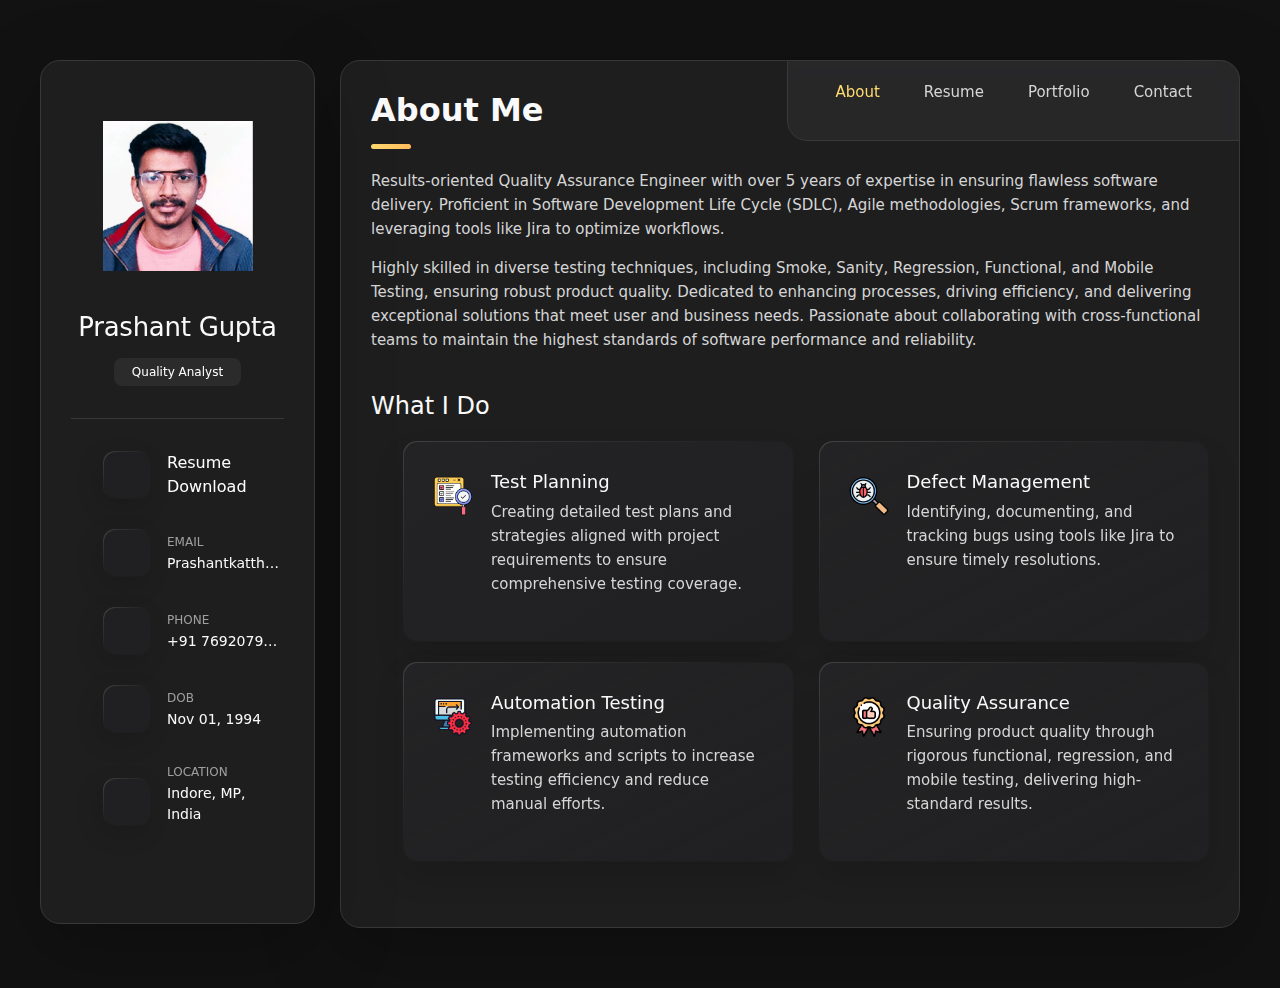
==== index.html @ 1d4934e3 "Update index.html" ====
<!DOCTYPE html>
<html lang="en">

<head>
  <meta charset="UTF-8">
  <meta http-equiv="X-UA-Compatible" content="IE=edge">
  <meta name="viewport" content="width=device-width, initial-scale=1.0">
  <title>Prashant's Portfolio</title>


  <!-- Bootsrap -->
  <!-- Bootstrap CSS -->
  <link href="https://cdn.jsdelivr.net/npm/bootstrap@5.3.0-alpha1/dist/css/bootstrap.min.css" rel="stylesheet">

  <!-- Bootstrap JS (and Popper.js for modal functionality) -->
  <script src="https://cdn.jsdelivr.net/npm/@popperjs/core@2.11.6/dist/umd/popper.min.js"></script>
  <script src="https://cdn.jsdelivr.net/npm/bootstrap@5.3.0-alpha1/dist/js/bootstrap.min.js"></script>


  <!--
    - favicon
  -->
  <link rel="apple-touch-icon" sizes="180x180" href="./assets/favicon/apple-touch-icon.png">
  <link rel="icon" type="image/png" sizes="32x32" href="./assets/favicon/favicon-32x32.png">
  <link rel="icon" type="image/png" sizes="16x16" href="./assets/favicon/favicon-16x16.png">
  <link rel="manifest" href="./assets/favicon/site.webmanifest">
  <link rel="shortcut icon" href="./assets/images/logo.ico" type="image/x-icon">

  <link href="https://cdnjs.cloudflare.com/ajax/libs/font-awesome/5.15.3/css/all.min.css" rel="stylesheet">


  <!--
    - custom css link
  -->
  <link rel="stylesheet" href="./assets/css/style.css">

  <!--
    - google font link
  -->
  <link rel="preconnect" href="https://fonts.googleapis.com">
  <link rel="preconnect" href="https://fonts.gstatic.com" crossorigin>
  <link href="https://fonts.googleapis.com/css2?family=Poppins:wght@300;400;500;600&display=swap" rel="stylesheet">
</head>

<body>

  <!--
    - #MAIN
  -->

  <main>

    <!--
      - #SIDEBAR
    -->

    <aside class="sidebar" data-sidebar>

      <div class="sidebar-info">

        <figure class="avatar-box">
          <img src="./assets/images/Profile/PG-img.jpg" alt="Prashant Portfolio" width="80">
        </figure>

        <div class="info-content">
          <h1 class="name" title="Richard hanrick">Prashant Gupta</h1>

          <p class="title">Quality Analyst</p>

        </div>

        <button class="info_more-btn" data-sidebar-btn>
          <span>Show Contacts</span>

          <ion-icon name="chevron-down"></ion-icon>
        </button>

      </div>

      <div class="sidebar-info_more">

        <div class="separator"></div>

        <ul class="contacts-list">

          <li class="contact-item">

            <div class="icon-box">
              <ion-icon name="cloud-download-outline"></ion-icon>
            </div>

            <div class="contact-info">
              <button type="button"><a
                  href="https://drive.google.com/drive/folders/1XDCJA_uni8EJaegz-CNXt8oyJdPz3IRl?usp=sharing"
                  target="_blank" download="Prashant-Resume.txt" title="Click here to download Resume"
                  style="color: hsl(0, 0%, 100%);">Resume Download</a></button>
            </div>

          </li>

          <li class="contact-item">

            <div class="icon-box">
              <ion-icon name="mail-outline"></ion-icon>
            </div>

            <div class="contact-info">
              <p class="contact-title">Email</p>

              <a href="mailto:Prashantkatthal@gmail.com" class="contact-link">Prashantkatthal@gmail.com</a>
            </div>

          </li>

          <li class="contact-item">

            <div class="icon-box">
              <ion-icon name="phone-portrait-outline"></ion-icon>
            </div>

            <div class="contact-info">
              <p class="contact-title">Phone</p>

              <a href="tel:+917692079887" class="contact-link">+91 7692079887</a>
            </div>

          </li>

          <li class="contact-item">

            <div class="icon-box">
              <ion-icon name="calendar-outline"></ion-icon>
            </div>

            <div class="contact-info">
              <p class="contact-title">DOB</p>

              <time datetime="1982-06-23">Nov 01, 1994</time>
            </div>

          </li>

          <li class="contact-item">

            <div class="icon-box">
              <ion-icon name="location-outline"></ion-icon>
            </div>

            <div class="contact-info">
              <p class="contact-title">Location</p>

              <address>Indore, MP, India</address>
            </div>

          </li>


        </ul>

        <div class="separator"></div>

        <ul class="social-list">

          <li class="social-item">
            <a href="https://www.linkedin.com/in/prashant-gupta-06941927b/" class="social-link">
              <ion-icon name="logo-linkedin"></ion-icon>
            </a>
          </li>

          <li class="social-item">
            <a href="mailto:Prashantkatthal@gmail.com" class="social-link">
              <ion-icon name="mail-outline"></ion-icon>
            </a>
          </li>

          <li class="social-item">
            <a href="https://www.instagram.com/prashant_katthal/" class="social-link">
              <ion-icon name="logo-instagram"></ion-icon>
            </a>
          </li>

        </ul>

      </div>

    </aside>





    <!--
      - #main-content
    -->

    <div class="main-content">

      <!--
        - #NAVBAR
      -->

      <nav class="navbar">

        <ul class="navbar-list">

          <li class="navbar-item">
            <button class="navbar-link  active" data-nav-link>About</button>
          </li>

          <li class="navbar-item">
            <button class="navbar-link" data-nav-link>Resume</button>
          </li>

          <li class="navbar-item">
            <button class="navbar-link" data-nav-link>Portfolio</button>
          </li>
          <!-- 
          <li class="navbar-item">
            
          </li> -->

          <li class="navbar-item">
            <button class="navbar-link" data-nav-link>Contact</button>
          </li>

        </ul>

      </nav>





      <!--
        - #ABOUT
      -->

      <article class="about  active" data-page="about">

        <header>
          <h2 class="h2 article-title">About me</h2>
        </header>

        <section class="about-text">
          <p>
            Results-oriented Quality Assurance Engineer with over 5 years of expertise in ensuring flawless software
            delivery. Proficient in Software Development Life Cycle (SDLC), Agile methodologies, Scrum frameworks, and
            leveraging tools like Jira to optimize workflows.

          </p>

          <p>
            Highly skilled in diverse testing techniques, including Smoke, Sanity, Regression, Functional, and Mobile
            Testing, ensuring robust product quality. Dedicated to enhancing processes, driving efficiency, and
            delivering exceptional solutions that meet user and business needs. Passionate about collaborating with
            cross-functional teams to maintain the highest standards of software performance and reliability.
          </p>
        </section>


        <!--
          - service
        -->

        <section class="service">

          <h3 class="h3 service-title">What I Do</h3>

          <ul class="service-list">

            <li class="service-item">

              <div class="service-icon-box">
                <img src="./assets/images/Logos/icon-testing.png" alt="testing icon" width="40">
              </div>

              <div class="service-content-box">
                <h4 class="h4 service-item-title">Test Planning</h4>

                <p class="service-item-text">
                  Creating detailed test plans and strategies aligned with project requirements to ensure comprehensive
                  testing coverage.
                </p>
              </div>

            </li>

            <li class="service-item">

              <div class="service-icon-box">
                <img src="./assets/images/Logos/bug-finding.png" alt="bug tracking icon" width="40">
              </div>

              <div class="service-content-box">
                <h4 class="h4 service-item-title">Defect Management</h4>

                <p class="service-item-text">
                  Identifying, documenting, and tracking bugs using tools like Jira to ensure timely resolutions.
                </p>
              </div>

            </li>

            <li class="service-item">

              <div class="service-icon-box">
                <img src="./assets/images/Logos/icon-automation.png" alt="automation icon" width="40">
              </div>

              <div class="service-content-box">
                <h4 class="h4 service-item-title">Automation Testing</h4>

                <p class="service-item-text">
                  Implementing automation frameworks and scripts to increase testing efficiency and reduce manual
                  efforts.
                </p>
              </div>

            </li>

            <li class="service-item">

              <div class="service-icon-box">
                <img src="./assets/images/Logos/icon-quality.png" alt="quality assurance icon" width="40">
              </div>

              <div class="service-content-box">
                <h4 class="h4 service-item-title">Quality Assurance</h4>

                <p class="service-item-text">
                  Ensuring product quality through rigorous functional, regression, and mobile testing, delivering
                  high-standard results.
                </p>
              </div>

            </li>

          </ul>

        </section>


        <!--
          - testimonials
        -->

        <!-- <section class="testimonials">

          <h3 class="h3 testimonials-title">Testimonials</h3>

          <ul class="testimonials-list has-scrollbar">

            <li class="testimonials-item">
              <div class="content-card" data-testimonials-item>

                <figure class="testimonials-avatar-box">
                  <img src="./assets/images/avatar-1.png" alt="Daniel lewis" width="60" data-testimonials-avatar>
                </figure>

                <h4 class="h4 testimonials-item-title" data-testimonials-title>Daniel lewis</h4>

                <div class="testimonials-text" data-testimonials-text>
                  <p>
                    Richard was hired to create a corporate identity. We were very pleased with the work done. She has a
                    lot of experience
                    and is very concerned about the needs of client. Lorem ipsum dolor sit amet, ullamcous cididt
                    consectetur adipiscing
                    elit, seds do et eiusmod tempor incididunt ut laborels dolore magnarels alia.
                  </p>
                </div>

              </div>
            </li>

            <li class="testimonials-item">
              <div class="content-card" data-testimonials-item>

                <figure class="testimonials-avatar-box">
                  <img src="./assets/images/avatar-2.png" alt="Jessica miller" width="60" data-testimonials-avatar>
                </figure>

                <h4 class="h4 testimonials-item-title" data-testimonials-title>Jessica miller</h4>

                <div class="testimonials-text" data-testimonials-text>
                  <p>
                    Richard was hired to create a corporate identity. We were very pleased with the work done. She has a
                    lot of experience
                    and is very concerned about the needs of client. Lorem ipsum dolor sit amet, ullamcous cididt
                    consectetur adipiscing
                    elit, seds do et eiusmod tempor incididunt ut laborels dolore magnarels alia.
                  </p>
                </div>

              </div>
            </li>

            <li class="testimonials-item">
              <div class="content-card" data-testimonials-item>

                <figure class="testimonials-avatar-box">
                  <img src="./assets/images/avatar-3.png" alt="Emily evans" width="60" data-testimonials-avatar>
                </figure>

                <h4 class="h4 testimonials-item-title" data-testimonials-title>Emily evans</h4>

                <div class="testimonials-text" data-testimonials-text>
                  <p>
                    Richard was hired to create a corporate identity. We were very pleased with the work done. She has a
                    lot of experience
                    and is very concerned about the needs of client. Lorem ipsum dolor sit amet, ullamcous cididt
                    consectetur adipiscing
                    elit, seds do et eiusmod tempor incididunt ut laborels dolore magnarels alia.
                  </p>
                </div>

              </div>
            </li>

            <li class="testimonials-item">
              <div class="content-card" data-testimonials-item>

                <figure class="testimonials-avatar-box">
                  <img src="./assets/images/avatar-4.png" alt="Henry william" width="60" data-testimonials-avatar>
                </figure>

                <h4 class="h4 testimonials-item-title" data-testimonials-title>Henry william</h4>

                <div class="testimonials-text" data-testimonials-text>
                  <p>
                    Richard was hired to create a corporate identity. We were very pleased with the work done. She has a
                    lot of experience
                    and is very concerned about the needs of client. Lorem ipsum dolor sit amet, ullamcous cididt
                    consectetur adipiscing
                    elit, seds do et eiusmod tempor incididunt ut laborels dolore magnarels alia.
                  </p>
                </div>

              </div>
            </li>

          </ul>

        </section> -->


        <!--
          - testimonials modal
        -->

        <div class="modal-container" data-modal-container>

          <div class="overlay" data-overlay></div>

          <section class="testimonials-modal">

            <button class="modal-close-btn" data-modal-close-btn>
              <ion-icon name="close-outline"></ion-icon>
            </button>

            <div class="modal-img-wrapper">
              <figure class="modal-avatar-box">
                <img src="./assets/images/avatar-1.png" alt="Daniel lewis" width="80" data-modal-img>
              </figure>

              <img src="./assets/images/icon-quote.svg" alt="quote icon">
            </div>

            <div class="modal-content">

              <h4 class="h3 modal-title" data-modal-title>Daniel lewis</h4>

              <time datetime="2021-06-14">14 June, 2021</time>

              <div data-modal-text>
                <p>
                  Richard was hired to create a corporate identity. We were very pleased with the work done. She has a
                  lot of experience
                  and is very concerned about the needs of client. Lorem ipsum dolor sit amet, ullamcous cididt
                  consectetur adipiscing
                  elit, seds do et eiusmod tempor incididunt ut laborels dolore magnarels alia.
                </p>
              </div>

            </div>

          </section>

        </div>


        <!--
          - clients
        -->

        <!-- <section class="clients">

          <h3 class="h3 clients-title">Clients</h3>

          <ul class="clients-list has-scrollbar">

            <li class="clients-item">
              <a href="#">
                <img src="./assets/images/logo-1-color.png" alt="client logo">
              </a>
            </li>

            <li class="clients-item">
              <a href="#">
                <img src="./assets/images/logo-2-color.png" alt="client logo">
              </a>
            </li>

            <li class="clients-item">
              <a href="#">
                <img src="./assets/images/logo-3-color.png" alt="client logo">
              </a>
            </li>

            <li class="clients-item">
              <a href="#">
                <img src="./assets/images/logo-4-color.png" alt="client logo">
              </a>
            </li>

            <li class="clients-item">
              <a href="#">
                <img src="./assets/images/logo-5-color.png" alt="client logo">
              </a>
            </li>

            <li class="clients-item">
              <a href="#">
                <img src="./assets/images/logo-6-color.png" alt="client logo">
              </a>
            </li>

          </ul>

        </section> -->

      </article>





      <!--
        - #RESUME
      -->

      <article class="resume" data-page="resume">

        <header>
          <h2 class="h2 article-title">Resume</h2>
        </header>

        <section class="timeline">

          <div class="title-wrapper">
            <div class="icon-box">
              <ion-icon name="book-outline"></ion-icon>
            </div>

            <h3 class="h3">Education</h3>
          </div>

          <ol class="timeline-list">

            <li class="timeline-item">

              <h2 class="h4 timeline-item-title">Institute of Technology and management (ITM), Gwalior</h2>
              <p class="h4 timeline-item-title">MCA</p>

              <span>2015 — 2017</span>

              <p class="timeline-text">
                Grade : 8.0 CGPA.
              </p>

            </li>

            <li class="timeline-item">

              <h2 class="h4 timeline-item-title">Career Paver Institute of Technology and Management (CPITM), Gwalior
              </h2>
              <p class="h4 timeline-item-title">BCA</p>
              <span>2012 — 2015</span>

              <p class="timeline-text">
                Percentage : 72%
              </p>

            </li>

            <li class="timeline-item">

              <h4 class="h4 timeline-item-title">Mahila Mandal Higher Secondary School, Gwalior</h4>
              <p class="h4 timeline-item-title">Higher Secondary School</p>

              <span>2011 — 2012</span>

              <p class="timeline-text">
                Percentage : 72%
              </p>

            </li>

            <li class="timeline-item">

              <h4 class="h4 timeline-item-title">Mahila Mandal Higher Secondary School, Gwalior</h4>
              <p class="h4 timeline-item-title">High School</p>

              <span>2009 — 2010</span>

              <p class="timeline-text">
                Percentage : 79%
              </p>

            </li>

          </ol>

        </section>

        <section class="timeline">

          <div class="title-wrapper" style="display: flex; align-items: center; margin-bottom: 20px;">
            <div class="icon-box" style="margin-right: 10px; font-size: 1.5em;">
              <ion-icon name="briefcase-outline"></ion-icon>
            </div>
            <h3 class="h3" style="font-size: 1.5em; font-weight: bold;">Experience</h3>
          </div>

          <ol class="timeline-list" style="list-style: none; padding: 0;">

            <li class="timeline-item" style="margin-bottom: 20px;">
              <h4 class="h4 timeline-item-title" style="font-size: 1.25em; font-weight: bold;">Programming.com (Mobile
                Programming India Pvt. Ltd.)</h4>
              <h6 style="color: hsl(0, 0%, 100%);" class="h6 timeline-item-title" style="font-size: 1.25em;">Quality
                Analyst</h6>
              <span style="display: block; font-size: 0.9em; color: #555;">Dec 2021 – Present</span>
              <p class="timeline-text" style="margin: 10px 0;">
              <ul style="list-style-type: circle; margin-left: 20px; color: white;">
                <li>Conducted manual testing including System, Regression, and Functional Testing.</li>
                <li>Developed detailed test plans and scenarios using <strong>Test Case Studio</strong>.</li>
                <li>Executed tests and reported defects using <strong>Jira</strong> and <strong>Trello</strong>.</li>
                <li>Performed responsive testing with <strong>Mobile Simulator</strong> and <strong>Kobiton</strong>.
                </li>
                <li>Collaborated with teams to address defects and ensure quality software delivery.</li>
              </ul>
              </p>
            </li>


            <li class="timeline-item" style="margin-bottom: 20px;">
              <h4 class="h4 timeline-item-title" style="font-size: 1.25em; font-weight: bold;">Testrinx Software
                Solutions</h4>
              <h6 style="color: hsl(0, 0%, 100%);" class="h6 timeline-item-title" style="font-size: 1.25em;">Software
                Tester</h6>
              <span style="display: block; font-size: 0.9em; color: #555;">June 2019 – Dec 2021</span>
              <p class="timeline-text" style="margin: 10px 0;">
              <ul style="list-style-type: circle; margin-left: 20px; color: white;">
                <li>Performed System, Integration, and Regression Testing to ensure functionality and performance.</li>
                <li>Created and managed test cases, documenting results using <strong>MS Excel</strong>.</li>
                <li>Tracked and resolved defects using <strong>Trello</strong>, ensuring quality delivery.</li>
                <li>Collaborated with teams to validate software changes and ensure comprehensive test coverage.</li>
              </ul>
              </p>
            </li>


          </ol>

        </section>



        <section class="skill">

          <h3 class="h3 skills-title">My Skills</h3>

          <ul class="skills-list content-card">

            <!-- Responsive Testing -->
            <li class="skills-item">
              <div class="title-wrapper">
                <h5 class="h5">Responsive Testing: Mobile Simulator</h5>
                <data value="85">85%</data>
              </div>
              <div class="skill-progress-bg">
                <div class="skill-progress-fill" style="width: 85%;"></div>
              </div>
            </li>

            <!-- Mobile Testing -->
            <li class="skills-item">
              <div class="title-wrapper">
                <h5 class="h5">Mobile Testing: Kobiton</h5>
                <data value="80">80%</data>
              </div>
              <div class="skill-progress-bg">
                <div class="skill-progress-fill" style="width: 80%;"></div>
              </div>
            </li>

            <!-- Performance Testing -->
            <li class="skills-item">
              <div class="title-wrapper">
                <h5 class="h5">Performance Testing: Lighthouse</h5>
                <data value="75">75%</data>
              </div>
              <div class="skill-progress-bg">
                <div class="skill-progress-fill" style="width: 75%;"></div>
              </div>
            </li>

            <!-- Test Management -->
            <li class="skills-item">
              <div class="title-wrapper">
                <h5 class="h5">Test Management: Test Case Studio</h5>
                <data value="90">90%</data>
              </div>
              <div class="skill-progress-bg">
                <div class="skill-progress-fill" style="width: 90%;"></div>
              </div>
            </li>

            <!-- Bug Tracking -->
            <li class="skills-item">
              <div class="title-wrapper">
                <h5 class="h5">Bug Tracking: Trello, Jira</h5>
                <data value="85">85%</data>
              </div>
              <div class="skill-progress-bg">
                <div class="skill-progress-fill" style="width: 85%;"></div>
              </div>
            </li>

            <!-- Office Applications -->
            <li class="skills-item">
              <div class="title-wrapper">
                <h5 class="h5">Office Applications: MS Office, MS Excel</h5>
                <data value="90">90%</data>
              </div>
              <div class="skill-progress-bg">
                <div class="skill-progress-fill" style="width: 90%;"></div>
              </div>
            </li>

            <!-- Graphics & Screen Capture -->
            <li class="skills-item">
              <div class="title-wrapper">
                <h5 class="h5">Graphics & Screen Capture: Photoshop, Screenpresso</h5>
                <data value="80">80%</data>
              </div>
              <div class="skill-progress-bg">
                <div class="skill-progress-fill" style="width: 80%;"></div>
              </div>
            </li>

          </ul>

        </section>


      </article>





      <!--
        - #PORTFOLIO
      -->

      <article class="portfolio" data-page="portfolio">

        <header>
          <h2 class="h2 article-title">Portfolio</h2>
        </header>

        <section class="projects">

          <!-- <ul class="filter-list">

            <li class="filter-item">
              <button class="active" data-filter-btn>All</button>
            </li>

            <li class="filter-item">
              <button data-filter-btn>Manual Testing</button>
            </li>

            <li class="filter-item">
              <button data-filter-btn>Automation Testing</button>
            </li>

            <li class="filter-item">
              <button data-filter-btn>Web development</button>
            </li>

          </ul> -->

          <div class="filter-select-box">

            <button class="filter-select" data-select>

              <div class="select-value" data-selecct-value>Select category</div>

              <div class="select-icon">
                <ion-icon name="chevron-down"></ion-icon>
              </div>

            </button>

            <ul class="select-list">

              <li class="select-item">
                <button data-select-item>All</button>
              </li>

              <li class="select-item">
                <button data-select-item>Manual Testing</button>
              </li>

              <li class="select-item">
                <button data-select-item>Automation Testing</button>
              </li>

              <!-- <li class="select-item">
                <button data-select-item>Web development</button>
              </li> -->

            </ul>

          </div>

          <ul class="project-list">

            <!-- Project List Item -->
            <li class="project-item active" data-filter-item data-category="Manual Testing">
              <a href="#" data-bs-toggle="modal" data-bs-target="#projectModal">
                <figure class="project-img">
                  <div class="project-item-icon-box">
                    <ion-icon name="eye-outline"></ion-icon>
                  </div>
                  <img src="./assets/images/Company/QA-1.png" alt="Fantasy Card" loading="lazy">
                </figure>
                <h3 class="project-title">Fantasy Card</h3>
                <p class="project-category">Web development</p>
              </a>
            </li>

            <!-- Modal -->
            <div class="modal fade" id="projectModal" tabindex="-1" aria-labelledby="projectModalLabel"
              aria-hidden="true">
              <div class="modal-dialog modal-lg">
                <div class="modal-content">
                  <div class="modal-header">
                    <h5 class="modal-title" id="projectModalLabel">Fantasy Card - Project Details</h5>
                    <button type="button" class="btn-close" style="background-color: white;;" data-bs-dismiss="modal"
                      aria-label="Close"></button>
                  </div>
                  <div class="modal-body">
                    <h4 class="modal-title">Description:</h4>
                    <p>It is a Digital Playing Card e-commerce website. The application will enable users to buy, sell,
                      and store fantasy cards. It aims to provide a seamless and user-friendly experience for both
                      buyers and sellers.</p>

                    <h4 class="modal-title">Main Objectives:</h4>
                    <ul>
                      <li>Allow users to buy, sell, and make an auction of fantasy cards through a secure and intuitive
                        platform.</li>
                      <li>Provide users with a personal vault to store and manage their card collections.</li>
                      <li>Implement a robust search and filtering system to help users find specific cards.</li>
                      <li>Enable secure payment transactions for card purchases.</li>
                      <li>Provide a user-friendly and responsive interface for optimal user experience.</li>
                      <li>Implement strong security measures to protect user data and transactions.</li>
                    </ul>

                    <h4 class="modal-title">Technology for Development:</h4>
                    <ul>
                      <li><strong>Front End Development:</strong> React</li>
                      <li><strong>Back End Development:</strong> Node JS</li>
                      <li><strong>Database:</strong> MongoDB</li>
                      <li><strong>Testing Tools:</strong> Jira, Trello, MS-Excel</li>
                    </ul>

                    <h4 class="modal-title">Roles and Responsibilities:</h4>
                    <ul>
                      <li>Led the manual testing for a digital playing card e-commerce website, focusing on
                        functionality and user experience.</li>
                      <li>Tested features such as buying, selling, and auctioning cards, ensuring a secure and intuitive
                        platform.</li>
                      <li>Validated the implementation of a personal vault for card management and a robust search and
                        filtering system.</li>
                      <li>Analyzed user's stories and/or use cases/requirements for validity and feasibility.</li>
                      <li>Collaborated closely with other team members and departments.</li>
                      <li>Executed all levels of testing (System, Integration, Black box, Regression, Smoke, Sanity, and
                        UAT Testing).</li>
                      <li>Detected and tracked software defects and inconsistencies.</li>
                      <li>Provided timely solutions and support.</li>
                    </ul>
                  </div>
                  <div class="modal-footer">
                    <button type="button" class="btn btn-secondary" data-bs-dismiss="modal">Close</button>
                  </div>
                </div>
              </div>
            </div>


            <!-- Project List Item -->
            <li class="project-item active" data-filter-item data-category="web development">
              <a href="javascript:void(0);" data-bs-toggle="modal" data-bs-target="#projectModal-1">
                <figure class="project-img">
                  <div class="project-item-icon-box">
                    <ion-icon name="eye-outline"></ion-icon>
                  </div>
                  <img src="./assets/images/Company/DJO Image.jpg" alt="DJO Global" loading="lazy">
                </figure>
                <h3 class="project-title">DJO Global</h3>
                <p class="project-category">Manual Testing</p>
              </a>
            </li>

            <!-- Modal -->
            <div class="modal fade" id="projectModal-1" tabindex="-1" aria-labelledby="projectModalLabel"
              aria-hidden="true">
              <div class="modal-dialog modal-lg">
                <div class="modal-content">
                  <div class="modal-header">
                    <h5 class="modal-title" id="projectModalLabel">DJO Global - Project Details</h5>
                    <button type="button" class="btn-close" style="background-color: white;" data-bs-dismiss="modal"
                      aria-label="Close"></button>
                  </div>
                  <div class="modal-body">
                    <!-- Project Images and Description -->
                    <img src="./assets/images/Company/DJO Image.jpg" alt="DJO Global Project" class="img-fluid"
                      style="margin: auto auto;" width="25%" loading="lazy">
                    <h4>Description:</h4>
                    <p>DJO Global specializes in a wide range of orthopedic products designed for rehabilitation, pain
                      management, and physical therapy. The company operates across multiple divisions, including
                      Bracing & Supports, Surgical, Footcare, Healthcare Solutions, Recovery, and Consumer.</p>
                    <p>For this project, the focus was on DJO Global’s innovative medical device platform, which offers
                      specialized solutions for foot care. The platform provides personalized footwear fittings and
                      advanced search/filter options to address various shoe types and sizes, catering specifically to
                      orthopedic needs.</p>

                    <h4>Technology for Development:</h4>
                    <ul>
                      <li><strong>Front End Development:</strong> IOS</li>
                      <li><strong>Back End Development:</strong> Rest API</li>
                      <li><strong>Database:</strong> MongoDB</li>
                      <li><strong>Testing Tools:</strong> Jira, Trello, MS-Excel</li>
                    </ul>

                    <h4>Roles and Responsibilities:</h4>
                    <ul>
                      <li>Conducted manual testing for a medical device platform specializing in orthopedic products,
                        particularly foot care solutions.</li>
                      <li>Tested the iOS app on an iPad 5th generation connected with a structure sensor device.</li>
                      <li>Tested functionalities including personalized shoe fittings and search/filter options for
                        various shoe types and sizes.</li>
                      <li>Ensured strong security measures and a user-friendly interface for optimal user experience.
                      </li>
                      <li>Executed all levels of testing (System, Integration, Regression, Smoke, Sanity, and UAT
                        Testing).</li>
                      <li>Detected and tracked software defects and inconsistencies.</li>
                      <li>Provided timely solutions, support, and documentation.</li>
                    </ul>

                    <!-- Additional Image for the DJO Global Project -->
                  </div>
                  <div class="modal-footer">
                    <button type="button" class="btn btn-secondary" data-bs-dismiss="modal">Close</button>
                  </div>
                </div>
              </div>
            </div>


          </ul>

        </section>

      </article>





      <!--
        - #BLOG
      -->

      <!-- <article class="blog" data-page="blog">

        <header>
          <h2 class="h2 article-title">Blog</h2>
        </header>

        <section class="blog-posts">

          <ul class="blog-posts-list">

            <li class="blog-post-item">
              <a href="#">

                <figure class="blog-banner-box">
                  <img src="./assets/images/blog-1.jpg" alt="Design conferences in 2022" loading="lazy">
                </figure>

                <div class="blog-content">

                  <div class="blog-meta">
                    <p class="blog-category">Design</p>

                    <span class="dot"></span>

                    <time datetime="2022-02-23">Fab 23, 2022</time>
                  </div>

                  <h3 class="h3 blog-item-title">Design conferences in 2022</h3>

                  <p class="blog-text">
                    Veritatis et quasi architecto beatae vitae dicta sunt, explicabo.
                  </p>

                </div>

              </a>
            </li>

            <li class="blog-post-item">
              <a href="#">

                <figure class="blog-banner-box">
                  <img src="./assets/images/blog-2.jpg" alt="Best fonts every designer" loading="lazy">
                </figure>

                <div class="blog-content">

                  <div class="blog-meta">
                    <p class="blog-category">Design</p>

                    <span class="dot"></span>

                    <time datetime="2022-02-23">Fab 23, 2022</time>
                  </div>

                  <h3 class="h3 blog-item-title">Best fonts every designer</h3>

                  <p class="blog-text">
                    Sed ut perspiciatis, nam libero tempore, cum soluta nobis est eligendi.
                  </p>

                </div>

              </a>
            </li>

            <li class="blog-post-item">
              <a href="#">

                <figure class="blog-banner-box">
                  <img src="./assets/images/blog-3.jpg" alt="Design digest #80" loading="lazy">
                </figure>

                <div class="blog-content">

                  <div class="blog-meta">
                    <p class="blog-category">Design</p>

                    <span class="dot"></span>

                    <time datetime="2022-02-23">Fab 23, 2022</time>
                  </div>

                  <h3 class="h3 blog-item-title">Design digest #80</h3>

                  <p class="blog-text">
                    Excepteur sint occaecat cupidatat no proident, quis nostrum exercitationem ullam corporis suscipit.
                  </p>

                </div>

              </a>
            </li>

            <li class="blog-post-item">
              <a href="#">

                <figure class="blog-banner-box">
                  <img src="./assets/images/blog-4.jpg" alt="UI interactions of the week" loading="lazy">
                </figure>

                <div class="blog-content">

                  <div class="blog-meta">
                    <p class="blog-category">Design</p>

                    <span class="dot"></span>

                    <time datetime="2022-02-23">Fab 23, 2022</time>
                  </div>

                  <h3 class="h3 blog-item-title">UI interactions of the week</h3>

                  <p class="blog-text">
                    Enim ad minim veniam, consectetur adipiscing elit, quis nostrud exercitation ullamco laboris nisi.
                  </p>

                </div>

              </a>
            </li>

            <li class="blog-post-item">
              <a href="#">

                <figure class="blog-banner-box">
                  <img src="./assets/images/blog-5.jpg" alt="The forgotten art of spacing" loading="lazy">
                </figure>

                <div class="blog-content">

                  <div class="blog-meta">
                    <p class="blog-category">Design</p>

                    <span class="dot"></span>

                    <time datetime="2022-02-23">Fab 23, 2022</time>
                  </div>

                  <h3 class="h3 blog-item-title">The forgotten art of spacing</h3>

                  <p class="blog-text">
                    Maxime placeat, sed do eiusmod tempor incididunt ut labore et dolore magna aliqua.
                  </p>

                </div>

              </a>
            </li>

            <li class="blog-post-item">
              <a href="#">

                <figure class="blog-banner-box">
                  <img src="./assets/images/blog-6.jpg" alt="Design digest #79" loading="lazy">
                </figure>

                <div class="blog-content">

                  <div class="blog-meta">
                    <p class="blog-category">Design</p>

                    <span class="dot"></span>

                    <time datetime="2022-02-23">Fab 23, 2022</time>
                  </div>

                  <h3 class="h3 blog-item-title">Design digest #79</h3>

                  <p class="blog-text">
                    Optio cumque nihil impedit uo minus quod maxime placeat, velit esse cillum.
                  </p>

                </div>

              </a>
            </li>

          </ul>

        </section>

      </article> -->





      <!--
        - #CONTACT
      -->

      <article class="contact" data-page="contact">

        <header>
          <h2 class="h2 article-title">Contact</h2>
        </header>

        <!-- <section class="mapbox" data-mapbox>
          <figure>
            <iframe
              src="https://www.google.com/maps/embed?pb=!1m18!1m12!1m3!1d199666.5651251294!2d-121.58334177520186!3d38.56165006739519!2m3!1f0!2f0!3f0!3m2!1i1024!2i768!4f13.1!3m3!1m2!1s0x809ac672b28397f9%3A0x921f6aaa74197fdb!2sSacramento%2C%20CA%2C%20USA!5e0!3m2!1sen!2sbd!4v1647608789441!5m2!1sen!2sbd"
              width="400" height="300" loading="lazy"></iframe>
          </figure>
        </section> -->

        <section class="contact-form">

          <h3 class="h3 form-title">Contact Form</h3>

          <form id="contact-form" action="/success" method="POST" class="form" data-netlify="true" name="contact">
            <div class="input-wrapper">
              <input type="text" name="fullname" class="form-input" placeholder="Full name" required />

              <input type="email" name="email" class="form-input" placeholder="Email address" required />
            </div>

            <textarea name="message" class="form-input" placeholder="Your Message" required></textarea>

            <button class="form-btn" type="submit">
              <ion-icon name="paper-plane"></ion-icon>
              <span>Send Message</span>
            </button>
          </form>

        </section>
        <!-- Contact Icons Section -->
        <section class="contact-icons" style="margin-top: 30px; text-align: center;">
          <ul class="social-icons"
            style="list-style-type: none; padding: 0; display: flex; justify-content: center; gap: 40px;">
            <!-- Mail Icon -->
            <li class="social-item">
              <a href="mailto:Prashantkatthal@gmail.com" class="social-link"
                style="font-size: 3rem; color: #fff; transition: transform 0.3s ease, color 0.3s ease;">
                <ion-icon name="mail-outline" style="font-size: 4rem;"></ion-icon>
              </a>
            </li>

            <!-- LinkedIn Icon -->
            <li class="social-item">
              <a href="https://www.linkedin.com/in/prashant-gupta-06941927b/" class="social-link" target="_blank"
                style="font-size: 3rem; color: #fff; transition: transform 0.3s ease, color 0.3s ease;">
                <ion-icon name="logo-linkedin" style="font-size: 4rem;"></ion-icon>
              </a>
            </li>

            <!-- Instagram Icon -->
            <li class="social-item">
              <a href="https://www.instagram.com/prashant_katthal/" class="social-link" target="_blank"
                style="font-size: 3rem; color: #fff; transition: transform 0.3s ease, color 0.3s ease;">
                <ion-icon name="logo-instagram" style="font-size: 4rem;"></ion-icon>
              </a>
            </li>
          </ul>
        </section>

      </article>

    </div>

  </main>






  <!--
    - custom js link
  -->
  <script src="./assets/js/script.js"></script>

  <!--
    - ionicon link
  -->
  <script type="module" src="https://unpkg.com/ionicons@5.5.2/dist/ionicons/ionicons.esm.js"></script>
  <script nomodule src="https://unpkg.com/ionicons@5.5.2/dist/ionicons/ionicons.js"></script>

</body>

</html>
---- assets/css/style.css ----
/*-----------------------------------*\
  #style.css
\*-----------------------------------*/


/**
 * copyright 2022 @codewithsadee
 */





/*-----------------------------------*\
  #CUSTOM PROPERTY
\*-----------------------------------*/

:root {

  /**
   * colors
   */

  /* gradient */

  --bg-gradient-onyx: linear-gradient(
    to bottom right, 
    hsl(240, 1%, 25%) 3%, 
    hsl(0, 0%, 19%) 97%
  );
  --bg-gradient-jet: linear-gradient(
    to bottom right, 
    hsla(240, 1%, 18%, 0.251) 0%, 
    hsla(240, 2%, 11%, 0) 100%
  ), hsl(240, 2%, 13%);
  --bg-gradient-yellow-1: linear-gradient(
    to bottom right, 
    hsl(45, 100%, 71%) 0%, 
    hsla(36, 100%, 69%, 0) 50%
  );
  --bg-gradient-yellow-2: linear-gradient(
    135deg, 
    hsla(45, 100%, 71%, 0.251) 0%, 
    hsla(35, 100%, 68%, 0) 59.86%
  ), hsl(240, 2%, 13%);
  --border-gradient-onyx: linear-gradient(
    to bottom right, 
    hsl(0, 0%, 25%) 0%, 
    hsla(0, 0%, 25%, 0) 50%
  );
  --text-gradient-yellow: linear-gradient(
    to right, 
    hsl(45, 100%, 72%), 
    hsl(35, 100%, 68%)
  );

  /* solid */

  --jet: hsl(0, 0%, 22%);
  --onyx: hsl(240, 1%, 17%);
  --eerie-black-1: hsl(240, 2%, 13%);
  --eerie-black-2: hsl(240, 2%, 12%);
  --smoky-black: hsl(0, 0%, 7%);
  --white-1: hsl(0, 0%, 100%);
  --white-2: hsl(0, 0%, 98%);
  --orange-yellow-crayola: hsl(45, 100%, 72%);
  --vegas-gold: hsl(45, 54%, 58%);
  --light-gray: hsl(0, 0%, 84%);
  --light-gray-70: hsla(0, 0%, 84%, 0.7);
  --bittersweet-shimmer: hsl(0, 43%, 51%);

  /**
   * typography
   */

  /* font-family */
  --ff-poppins: 'Poppins', sans-serif;

  /* font-size */
  --fs-1: 24px;
  --fs-2: 18px;
  --fs-3: 17px;
  --fs-4: 16px;
  --fs-5: 15px;
  --fs-6: 14px;
  --fs-7: 13px;
  --fs-8: 11px;

  /* font-weight */
  --fw-300: 300;
  --fw-400: 400;
  --fw-500: 500;
  --fw-600: 600;

  /**
   * shadow
   */
  
  --shadow-1: -4px 8px 24px hsla(0, 0%, 0%, 0.25);
  --shadow-2: 0 16px 30px hsla(0, 0%, 0%, 0.25);
  --shadow-3: 0 16px 40px hsla(0, 0%, 0%, 0.25);
  --shadow-4: 0 25px 50px hsla(0, 0%, 0%, 0.15);
  --shadow-5: 0 24px 80px hsla(0, 0%, 0%, 0.25);

  /**
   * transition
   */

  --transition-1: 0.25s ease;
  --transition-2: 0.5s ease-in-out;

}





/*-----------------------------------*\
  #RESET
\*-----------------------------------*/

*, *::before, *::after {
  margin: 0;
  padding: 0;
  box-sizing: border-box;
}

a { text-decoration: none; }

li { list-style: none; }

img, ion-icon, a, button, time, span { display: block; }

button {
  font: inherit;
  background: none;
  border: none;
  text-align: left;
  cursor: pointer;
}

input, textarea {
  display: block;
  width: 100%;
  background: none;
  font: inherit;
}

::selection {
  background: var(--orange-yellow-crayola);
  color: var(--smoky-black);
}

:focus { outline-color: var(--orange-yellow-crayola); }

html { font-family: var(--ff-poppins); }

body { background: var(--smoky-black); }





/*-----------------------------------*\
  #REUSED STYLE
\*-----------------------------------*/

.sidebar,
article {
  background: var(--eerie-black-2);
  border: 1px solid var(--jet);
  border-radius: 20px;
  padding: 15px;
  box-shadow: var(--shadow-1);
  z-index: 1;
}

.separator {
  width: 100%;
  height: 1px;
  background: var(--jet);
  margin: 16px 0;
}

.icon-box {
  position: relative;
  background: var(--border-gradient-onyx);
  width: 30px;
  height: 30px;
  border-radius: 8px;
  display: flex;
  justify-content: center;
  align-items: center;
  font-size: 16px;
  color: var(--orange-yellow-crayola);
  box-shadow: var(--shadow-1);
  z-index: 1;
}

.icon-box::before {
  content: "";
  position: absolute;
  inset: 1px;
  background: var(--eerie-black-1);
  border-radius: inherit;
  z-index: -1;
}

.icon-box ion-icon { --ionicon-stroke-width: 35px; }

article { display: none; }

article.active {
  display: block;
  animation: fade 0.5s ease backwards;
}

@keyframes fade {
  0% { opacity: 0; }
  100% { opacity: 1; }
}

.h2,
.h3,
.h4,
.h5 {
  color: var(--white-2);
  text-transform: capitalize;
}

.h2 { font-size: var(--fs-1); }

.h3 { font-size: var(--fs-2); }

.h4 { font-size: var(--fs-4); }

.h5 {
  font-size: var(--fs-7);
  font-weight: var(--fw-500);
}

.article-title {
  position: relative;
  padding-bottom: 7px;
}

.article-title::after {
  content: "";
  position: absolute;
  bottom: 0;
  left: 0;
  width: 30px;
  height: 3px;
  background: var(--text-gradient-yellow);
  border-radius: 3px;
}

.has-scrollbar::-webkit-scrollbar {
  width: 5px; /* for vertical scrollbar */
  height: 5px; /* for horizontal scrollbar */
}

.has-scrollbar::-webkit-scrollbar-track {
  background: var(--onyx);
  border-radius: 5px;
}

.has-scrollbar::-webkit-scrollbar-thumb {
  background: var(--orange-yellow-crayola);
  border-radius: 5px;
}

.has-scrollbar::-webkit-scrollbar-button { width: 20px; }

.content-card {
  position: relative;
  background: var(--border-gradient-onyx);
  padding: 15px;
  padding-top: 45px;
  border-radius: 14px;
  box-shadow: var(--shadow-2);
  cursor: pointer;
  z-index: 1;
}

.content-card::before {
  content: "";
  position: absolute;
  inset: 1px;
  background: var(--bg-gradient-jet);
  border-radius: inherit;
  z-index: -1;
}





/*-----------------------------------*\
  #MAIN
\*-----------------------------------*/

main {
  margin: 15px 12px;
  margin-bottom: 75px;
  min-width: 259px;
}





/*-----------------------------------*\
  #SIDEBAR
\*-----------------------------------*/

.sidebar {
  margin-bottom: 15px;
  max-height: 112px;
  overflow: hidden;
  transition: var(--transition-2);
}

.sidebar.active { max-height: 405px; }

.sidebar-info {
  position: relative;
  display: flex;
  justify-content: flex-start;
  align-items: center;
  gap: 15px;
}

.avatar-box {
  background: var(--bg-gradient-onyx);
  border-radius: 20px;
}

.info-content .name {
  color: var(--white-2);
  font-size: var(--fs-3);
  font-weight: var(--fw-500);
  letter-spacing: -0.25px;
  margin-bottom: 10px;
}

.info-content .title {
  color: var(--white-1);
  background: var(--onyx);
  font-size: var(--fs-8);
  font-weight: var(--fw-300);
  width: max-content;
  padding: 3px 12px;
  border-radius: 8px;
}

.info_more-btn {
  position: absolute;
  top: -15px;
  right: -15px;
  border-radius: 0 15px;
  font-size: 13px;
  color: var(--orange-yellow-crayola);
  background: var(--border-gradient-onyx);
  padding: 10px;
  box-shadow: var(--shadow-2);
  transition: var(--transition-1);
  z-index: 1;
}

.info_more-btn::before {
  content: "";
  position: absolute;
  inset: 1px;
  border-radius: inherit;
  background: var(--bg-gradient-jet);
  transition: var(--transition-1);
  z-index: -1;
}

.info_more-btn:hover,
.info_more-btn:focus { background: var(--bg-gradient-yellow-1); }

.info_more-btn:hover::before,
.info_more-btn:focus::before { background: var(--bg-gradient-yellow-2); }

.info_more-btn span { display: none; }

.sidebar-info_more {
  opacity: 0;
  visibility: hidden;
  transition: var(--transition-2);
}

.sidebar.active .sidebar-info_more {
  opacity: 1;
  visibility: visible;
}

.contacts-list {
  display: grid;
  grid-template-columns: 1fr;
  gap: 16px;
}

.contact-item {
  min-width: 100%;
  display: flex;
  align-items: center;
  gap: 16px;
}

.contact-info {
  max-width: calc(100% - 46px);
  width: calc(100% - 46px);
}

.contact-title {
  color: var(--light-gray-70);
  font-size: var(--fs-8);
  text-transform: uppercase;
  margin-bottom: 2px;
}

.contact-info :is(.contact-link, time, address) {
  color: var(--white-2);
  font-size: var(--fs-7);
}

.contact-info address { font-style: normal; }

.social-list {
  display: flex;
  justify-content: flex-start;
  align-items: center;
  gap: 15px;
  padding-bottom: 4px;
  padding-left: 7px;
}

.social-item .social-link {
  color: var(--light-gray-70);
  font-size: 18px;
}


.social-item .social-link:hover { color: var(--light-gray); }





/*-----------------------------------*\
  #NAVBAR
\*-----------------------------------*/

.navbar {
  position: fixed;
  bottom: 0;
  left: 0;
  width: 100%;
  background: hsla(240, 1%, 17%, 0.75);
  backdrop-filter: blur(10px);
  border: 1px solid var(--jet);
  border-radius: 12px 12px 0 0;
  box-shadow: var(--shadow-2);
  z-index: 5;
}

.navbar-list {
  display: flex;
  flex-wrap: wrap;
  justify-content: center;
  align-items: center;
  padding: 0 10px;
}

.navbar-link {
  color: var(--light-gray);
  font-size: var(--fs-8);
  padding: 20px 7px;
  transition: color var(--transition-1);
}

.navbar-link:hover,
.navbar-link:focus { color: var(--light-gray-70); }

.navbar-link.active { color: var(--orange-yellow-crayola); }





/*-----------------------------------*\
  #ABOUT
\*-----------------------------------*/

.about .article-title { margin-bottom: 15px; }

.about-text {
  color: var(--light-gray);
  font-size: var(--fs-6);
  font-weight: var(--fw-300);
  line-height: 1.6;
}

.about-text p { margin-bottom: 15px; }



/**
 * #service 
 */

.service { margin-bottom: 35px; }

.service-title { margin-bottom: 20px; }

.service-list {
  display: grid;
  grid-template-columns: 1fr;
  gap: 20px;
}

.service-item {
  position: relative;
  background: var(--border-gradient-onyx);
  padding: 20px;
  border-radius: 14px;
  box-shadow: var(--shadow-2);
  z-index: 1;
}

.service-item::before {
  content: "";
  position: absolute;
  inset: 1px;
  background: var(--bg-gradient-jet);
  border-radius: inherit;
  z-index: -1;
}

.service-icon-box { margin-bottom: 10px; }

.service-icon-box img { margin: auto; }

.service-content-box { text-align: center; }

.service-item-title { margin-bottom: 7px; }

.service-item-text {
  color: var(--light-gray);
  font-size: var(--fs-6);
  font-weight: var(--fw-3);
  line-height: 1.6;
}


/**
 * #testimonials 
 */

.testimonials { margin-bottom: 30px; }

.testimonials-title { margin-bottom: 20px; }

.testimonials-list {
  display: flex;
  justify-content: flex-start;
  align-items: flex-start;
  gap: 15px;
  margin: 0 -15px;
  padding: 25px 15px;
  padding-bottom: 35px;
  overflow-x: auto;
  scroll-behavior: smooth;
  overscroll-behavior-inline: contain;
  scroll-snap-type: inline mandatory;
}

.testimonials-item {
  min-width: 100%;
  scroll-snap-align: center;
}

.testimonials-avatar-box {
  position: absolute;
  top: 0;
  left: 0;
  transform: translate(15px, -25px);
  background: var(--bg-gradient-onyx);
  border-radius: 14px;
  box-shadow: var(--shadow-1);
}

.testimonials-item-title { margin-bottom: 7px; }

.testimonials-text {
  color: var(--light-gray);
  font-size: var(--fs-6);
  font-weight: var(--fw-300);
  line-height: 1.6;
  display: -webkit-box;
  line-clamp: 4;
  -webkit-line-clamp: 4;
  -webkit-box-orient: vertical;
  overflow: hidden;
}


/**
 * #testimonials-modal
 */

.modal-container {
  position: fixed;
  top: 0;
  left: 0;
  width: 100%;
  height: 100%;
  display: flex;
  justify-content: center;
  align-items: center;
  overflow-y: auto;
  overscroll-behavior: contain;
  z-index: 20;
  pointer-events: none;
  visibility: hidden;
}

.modal-container::-webkit-scrollbar { display: none; }

.modal-container.active {
  pointer-events: all;
  visibility: visible;
}

.overlay {
  position: fixed;
  top: 0;
  left: 0;
  width: 100%;
  height: 100vh;
  background: hsl(0, 0%, 5%);
  opacity: 0;
  visibility: hidden;
  pointer-events: none;
  z-index: 1;
  transition: var(--transition-1);
}

.overlay.active {
  opacity: 0.8;
  visibility: visible;
  pointer-events: all;
}

.testimonials-modal {
  background: var(--eerie-black-2);
  position: relative;
  padding: 15px;
  margin: 15px 12px;
  border: 1px solid var(--jet);
  border-radius: 14px;
  box-shadow: var(--shadow-5);
  transform: scale(1.2);
  opacity: 0;
  transition: var(--transition-1);
  z-index: 2;
}

.modal-container.active .testimonials-modal {
  transform: scale(1);
  opacity: 1;
}

.modal-close-btn {
  position: absolute;
  top: 15px;
  right: 15px;
  background: var(--onyx);
  border-radius: 8px;
  width: 32px;
  height: 32px;
  display: flex;
  justify-content: center;
  align-items: center;
  color: var(--white-2);
  font-size: 18px;
  opacity: 0.7;
}

.modal-close-btn:hover,
.modal-close-btn:focus { opacity: 1; }

.modal-close-btn ion-icon { --ionicon-stroke-width: 50px; }

.modal-avatar-box {
  background: var(--bg-gradient-onyx);
  width: max-content;
  border-radius: 14px;
  margin-bottom: 15px;
  box-shadow: var(--shadow-2);
}

.modal-img-wrapper > img { display: none; }

.modal-title { margin-bottom: 4px; }

.modal-content time {
  font-size: var(--fs-6);
  color: var(--light-gray-70);
  font-weight: var(--fw-300);
  margin-bottom: 10px;
}

.modal-content p {
  color: var(--light-gray);
  font-size: var(--fs-6);
  font-weight: var(--fw-300);
  line-height: 1.6;
}


/**
 * #clients 
 */

.clients { margin-bottom: 15px; }

.clients-list {
  display: flex;
  justify-content: flex-start;
  align-items: flex-start;
  gap: 15px;
  margin: 0 -15px;
  padding: 25px;
  padding-bottom: 25px;
  overflow-x: auto;
  scroll-behavior: smooth;
  overscroll-behavior-inline: contain;
  scroll-snap-type: inline mandatory;
  scroll-padding-inline: 25px;
}

.clients-item {
  min-width: 50%;
  scroll-snap-align: start;
}

.clients-item img {
  width: 100%;
  filter: grayscale(1);
  transition: var(--transition-1);
}

.clients-item img:hover { filter: grayscale(0); }





/*-----------------------------------*\
  #RESUME
\*-----------------------------------*/

.article-title { margin-bottom: 30px; }


/**
 * education and experience 
 */

.timeline { margin-bottom: 30px; }

.timeline .title-wrapper {
  display: flex;
  align-items: center;
  gap: 15px;
  margin-bottom: 25px;
}

.timeline-list {
  font-size: var(--fs-6);
  margin-left: 45px;
}

.timeline-item { position: relative; }

.timeline-item:not(:last-child) { margin-bottom: 20px; }

.timeline-item-title {
  font-size: var(--fs-6);
  line-height: 1.3;
  margin-bottom: 7px;
}

.timeline-list span {
  color: var(--vegas-gold);
  font-weight: var(--fw-400);
  line-height: 1.6;
}

.timeline-item:not(:last-child)::before {
  content: "";
  position: absolute;
  top: -25px;
  left: -30px;
  width: 1px;
  height: calc(100% + 50px);
  background: var(--jet);
}

.timeline-item::after {
  content: "";
  position: absolute;
  top: 5px;
  left: -33px;
  height: 6px;
  width: 6px;
  background: var(--text-gradient-yellow);
  border-radius: 50%;
  box-shadow: 0 0 0 4px var(--jet);
}

.timeline-text {
  color: var(--light-gray);
  font-weight: var(--fw-300);
  line-height: 1.6;
}


/**
 * skills 
 */

.skills-title { margin-bottom: 20px; }

.skills-list { padding: 20px; }


.skills-item:not(:last-child) { margin-bottom: 15px; }

.skill .title-wrapper {
  display: flex;
  align-items: center;
  gap: 5px;
  margin-bottom: 8px;
}

.skill .title-wrapper data {
  color: var(--light-gray);
  font-size: var(--fs-7);
  font-weight: var(--fw-300);
}

.skill-progress-bg {
  background: var(--jet);
  width: 100%;
  height: 8px;
  border-radius: 10px;
}

.skill-progress-fill {
  background: var(--text-gradient-yellow);
  height: 100%;
  border-radius: inherit;
}





/*-----------------------------------*\
  #PORTFOLIO
\*-----------------------------------*/

.filter-list { display: none; }

.filter-select-box {
  position: relative;
  margin-bottom: 25px;
}

.filter-select {
  background: var(--eerie-black-2);
  color: var(--light-gray);
  display: flex;
  justify-content: space-between;
  align-items: center;
  width: 100%;
  padding: 12px 16px;
  border: 1px solid var(--jet);
  border-radius: 14px;
  font-size: var(--fs-6);
  font-weight: var(--fw-300);
}

.filter-select.active .select-icon { transform: rotate(0.5turn); }

.select-list {
  background: var(--eerie-black-2);
  position: absolute;
  top: calc(100% + 6px);
  width: 100%;
  padding: 6px;
  border: 1px solid var(--jet);
  border-radius: 14px;
  z-index: 2;
  opacity: 0;
  visibility: hidden;
  pointer-events: none;
  transition: 0.15s ease-in-out;
}

.filter-select.active + .select-list {
  opacity: 1;
  visibility: visible;
  pointer-events: all;
}

.select-item button {
  background: var(--eerie-black-2);
  color: var(--light-gray);
  font-size: var(--fs-6);
  font-weight: var(--fw-300);
  text-transform: capitalize;
  width: 100%;
  padding: 8px 10px;
  border-radius: 8px;
}

.select-item button:hover { --eerie-black-2: hsl(240, 2%, 20%); }

.project-list {
  display: grid;
  grid-template-columns: 1fr;
  gap: 30px;
  margin-bottom: 10px;
}

.project-item { display: none; }

.project-item.active {
  display: block;
  animation: scaleUp 0.25s ease forwards;
}

@keyframes scaleUp {
  0% { transform: scale(0.5); }
  100% { transform: scale(1); }
}

.project-item > a { width: 100%; }

.project-img {
  position: relative;
  width: 100%;
  height: 200px;
  border-radius: 16px;
  overflow: hidden;
  margin-bottom: 15px;
}

.project-img::before {
  content: "";
  position: absolute;
  top: 0;
  left: 0;
  width: 100%;
  height: 100%;
  background: transparent;
  z-index: 1;
  transition: var(--transition-1);
}

.project-item > a:hover .project-img::before { background: hsla(0, 0%, 0%, 0.5); }

.project-item-icon-box {
  --scale: 0.8;

  background: var(--jet);
  color: var(--orange-yellow-crayola);
  position: absolute;
  top: 50%;
  left: 50%;
  transform: translate(-50%, -50%) scale(var(--scale));
  font-size: 20px;
  padding: 18px;
  border-radius: 12px;
  opacity: 0;
  z-index: 1;
  transition: var(--transition-1);
}

.project-item > a:hover .project-item-icon-box {
  --scale: 1;
  opacity: 1;
}

.project-item-icon-box ion-icon { --ionicon-stroke-width: 50px; }

.project-img img {
  width: 100%;
  height: 100%;
  object-fit: cover;
  transition: var(--transition-1);
}

.project-item > a:hover img { transform: scale(1.1); }

.project-title,
.project-category { margin-left: 10px; }

.project-title {
  color: var(--white-2);
  font-size: var(--fs-5);
  font-weight: var(--fw-400);
  text-transform: capitalize;
  line-height: 1.3;
}

.project-category {
  color: var(--light-gray-70);
  font-size: var(--fs-6);
  font-weight: var(--fw-300);
}





/*-----------------------------------*\
  #BLOG
\*-----------------------------------*/

.blog-posts { margin-bottom: 10px; }

.blog-posts-list {
  display: grid;
  grid-template-columns: 1fr;
  gap: 20px;
}

.blog-post-item > a {
  position: relative;
  background: var(--border-gradient-onyx);
  height: 100%;
  box-shadow: var(--shadow-4);
  border-radius: 16px;
  z-index: 1;
}

.blog-post-item > a::before {
  content: "";
  position: absolute;
  inset: 1px;
  border-radius: inherit;
  background: var(--eerie-black-1);
  z-index: -1;
}

.blog-banner-box {
  width: 100%;
  height: 200px;
  border-radius: 12px;
  overflow: hidden;
}

.blog-banner-box img {
  width: 100%;
  height: 100%;
  object-fit: cover;
  transition: var(--transition-1);
}

.blog-post-item > a:hover .blog-banner-box img { transform: scale(1.1); }

.blog-content { padding: 15px; }

.blog-meta {
  display: flex;
  justify-content: flex-start;
  align-items: center;
  gap: 7px;
  margin-bottom: 10px;
}

.blog-meta :is(.blog-category, time) {
  color: var(--light-gray-70);
  font-size: var(--fs-6);
  font-weight: var(--fw-300);
}

.blog-meta .dot {
  background: var(--light-gray-70);
  width: 4px;
  height: 4px;
  border-radius: 4px;
}

.blog-item-title {
  margin-bottom: 10px;
  line-height: 1.3;
  transition: var(--transition-1);
}

.blog-post-item > a:hover .blog-item-title { color: var(--orange-yellow-crayola); }

.blog-text {
  color: var(--light-gray);
  font-size: var(--fs-6);
  font-weight: var(--fw-300);
  line-height: 1.6;
}





/*-----------------------------------*\
  #CONTACT
\*-----------------------------------*/

.mapbox {
  position: relative;
  height: 250px;
  width: 100%;
  border-radius: 16px;
  margin-bottom: 30px;
  border: 1px solid var(--jet);
  overflow: hidden;
}

.mapbox figure { height: 100%; }

.mapbox iframe {
  width: 100%;
  height: 100%;
  border: none;
  filter: grayscale(1) invert(1);
}

.contact-form { margin-bottom: 10px; }

.form-title { margin-bottom: 20px; }

.input-wrapper {
  display: grid;
  grid-template-columns: 1fr;
  gap: 25px;
  margin-bottom: 25px;
}

.form-input {
  color: var(--white-2);
  font-size: var(--fs-6);
  font-weight: var(--fw-400);
  padding: 13px 20px;
  border: 1px solid var(--jet);
  border-radius: 14px;
  outline: none;
}

.form-input::placeholder { font-weight: var(--fw-500); }

.form-input:focus { border-color: var(--orange-yellow-crayola); }

textarea.form-input {
  min-height: 100px;
  height: 120px;
  max-height: 200px;
  resize: vertical;
  margin-bottom: 25px;
}

textarea.form-input::-webkit-resizer { display: none; }

.form-input:focus:invalid { border-color: var(--bittersweet-shimmer); }

.form-btn {
  position: relative;
  width: 100%;
  background: var(--border-gradient-onyx);
  color: var(--orange-yellow-crayola);
  display: flex;
  justify-content: center;
  align-items: center;
  gap: 10px;
  padding: 13px 20px;
  border-radius: 14px;
  font-size: var(--fs-6);
  text-transform: capitalize;
  box-shadow: var(--shadow-3);
  z-index: 1;
  transition: var(--transition-1);
}

.form-btn::before {
  content: "";
  position: absolute;
  inset: 1px;
  background: var(--bg-gradient-jet);
  border-radius: inherit;
  z-index: -1;
  transition: var(--transition-1);
}

.form-btn ion-icon { font-size: 16px; }

.form-btn:hover { background: var(--bg-gradient-yellow-1); }

.form-btn:hover::before { background: var(--bg-gradient-yellow-2); }

.form-btn:disabled {
  opacity: 0.7;
  cursor: not-allowed;
}

.form-btn:disabled:hover { background: var(--border-gradient-onyx); }

.form-btn:disabled:hover::before { background: var(--bg-gradient-jet); }





/*-----------------------------------*\
  #RESPONSIVE
\*-----------------------------------*/

/**
 * responsive larger than 450px screen
 */

@media (min-width: 450px) {

  /**
   * client
   */

  .clients-item { min-width: calc(33.33% - 10px); }



  /**
   * #PORTFOLIO, BLOG 
   */

  .project-img,
  .blog-banner-box { height: auto; }

}





/**
 * responsive larger than 580px screen
 */

@media (min-width: 580px) {

  /**
   * CUSTOM PROPERTY
   */

  :root {

    /**
     * typography
     */

    --fs-1: 32px;
    --fs-2: 24px;
    --fs-3: 26px;
    --fs-4: 18px;
    --fs-6: 15px;
    --fs-7: 15px;
    --fs-8: 12px;

  }



  /**
   * #REUSED STYLE
   */

  .sidebar, article {
    width: 520px;
    margin-inline: auto;
    padding: 30px;
  }

  .article-title {
    font-weight: var(--fw-600);
    padding-bottom: 15px;
  }

  .article-title::after {
    width: 40px;
    height: 5px;
  }

  .icon-box {
    width: 48px;
    height: 48px;
    border-radius: 12px;
    font-size: 18px;
  }



  /**
   * #MAIN
   */

  main {
    margin-top: 60px;
    margin-bottom: 100px;
  }



  /**
   * #SIDEBAR
   */

  .sidebar {
    max-height: 180px;
    margin-bottom: 30px;
  }

  .sidebar.active { max-height: 584px; }

  .sidebar-info { gap: 25px; }

  .avatar-box { border-radius: 30px; }

  .avatar-box img { width: 120px; }

  .info-content .name { margin-bottom: 15px; }

  .info-content .title { padding: 5px 18px; }

  .info_more-btn {
    top: -30px;
    right: -30px;
    padding: 10px 15px;
  }

  .info_more-btn span {
    display: block;
    font-size: var(--fs-8);
  }

  .info_more-btn ion-icon { display: none; }

  .separator { margin: 32px 0; }

  .contacts-list { gap: 20px; }

  .contact-info {
    max-width: calc(100% - 64px);
    width: calc(100% - 64px);
  }



  /**
   * #NAVBAR
   */

  .navbar { border-radius: 20px 20px 0 0; }

  .navbar-list { gap: 20px; }

  .navbar-link { --fs-8: 14px; }



  /**
   * #ABOUT
   */

  .about .article-title { margin-bottom: 20px; }

  .about-text { margin-bottom: 40px; }

  /* service */

  .service-item {
    display: flex;
    justify-content: flex-start;
    align-items: flex-start;
    gap: 18px;
    padding: 30px;
  }

  .service-icon-box {
    margin-bottom: 0;
    margin-top: 5px;
  }

  .service-content-box { text-align: left; }

  /* testimonials */

  .testimonials-title { margin-bottom: 25px; }

  .testimonials-list {
    gap: 30px;
    margin: 0 -30px;
    padding: 30px;
    padding-bottom: 35px;
  }

  .content-card {
    padding: 30px;
    padding-top: 25px;
  }

  .testimonials-avatar-box {
    transform: translate(30px, -30px);
    border-radius: 20px;
  }

  .testimonials-avatar-box img { width: 80px; }

  .testimonials-item-title {
    margin-bottom: 10px;
    margin-left: 95px;
  }

  .testimonials-text {
    line-clamp: 2;
    -webkit-line-clamp: 2;
  }

  /* testimonials modal */

  .modal-container { padding: 20px; }

  .testimonials-modal {
    display: flex;
    justify-content: flex-start;
    align-items: stretch;
    gap: 25px;
    padding: 30px;
    border-radius: 20px;
  }

  .modal-img-wrapper {
    display: flex;
    flex-direction: column;
    align-items: center;
  }

  .modal-avatar-box {
    border-radius: 18px;
    margin-bottom: 0;
  }

  .modal-avatar-box img { width: 65px; }

  .modal-img-wrapper > img {
    display: block;
    flex-grow: 1;
    width: 35px;
  }

  /* clients */

  .clients-list {
    gap: 50px;
    margin: 0 -30px;
    padding: 45px;
    scroll-padding-inline: 45px;
  }

  .clients-item { min-width: calc(33.33% - 35px); }



  /**
   * #RESUME
   */

  .timeline-list { margin-left: 65px; }

  .timeline-item:not(:last-child)::before { left: -40px; }

  .timeline-item::after {
    height: 8px;
    width: 8px;
    left: -43px;
  }

  .skills-item:not(:last-child) { margin-bottom: 25px; }



  /**
   * #PORTFOLIO, BLOG
   */

  .project-img, .blog-banner-box { border-radius: 16px; }

  .blog-posts-list { gap: 30px; }

  .blog-content { padding: 25px; }



  /**
   * #CONTACT
   */

  .mapbox {
    height: 380px;
    border-radius: 18px;
  }

  .input-wrapper {
    gap: 30px;
    margin-bottom: 30px;
  }

  .form-input { padding: 15px 20px; }

  textarea.form-input { margin-bottom: 30px; }

  .form-btn {
    --fs-6: 16px;
    padding: 16px 20px;
  }

  .form-btn ion-icon { font-size: 18px; }

}





/**
 * responsive larger than 768px screen
 */

@media (min-width: 768px) {

  /**
   * REUSED STYLE
   */

  .sidebar, article { width: 700px; }

  .has-scrollbar::-webkit-scrollbar-button { width: 100px; }



  /**
   * SIDEBAR
   */

  .contacts-list {
    grid-template-columns: 1fr 1fr;
    gap: 30px 15px;
  }



  /**
   * NAVBAR
   */

  .navbar-link { --fs-8: 15px; }



  /**
   * ABOUT
   */

  /* testimonials modal */

  .testimonials-modal {
    gap: 35px;
    max-width: 680px;
  }

  .modal-avatar-box img { width: 80px; }



  /**
   * PORTFOLIO
   */

  .article-title { padding-bottom: 20px; }

  .filter-select-box { display: none; }

  .filter-list {
    display: flex;
    justify-content: flex-start;
    align-items: center;
    gap: 25px;
    padding-left: 5px;
    margin-bottom: 30px;
  }

  .filter-item button {
    color: var(--light-gray);
    font-size: var(--fs-5);
    transition: var(--transition-1);
  }

  .filter-item button:hover { color: var(--light-gray-70); }

  .filter-item button.active { color: var(--orange-yellow-crayola); }

  /* portfolio and blog grid */

  .project-list, .blog-posts-list { grid-template-columns: 1fr 1fr; }



  /**
   * CONTACT
   */

  .input-wrapper { grid-template-columns: 1fr 1fr; }

  .form-btn {
    width: max-content;
    margin-left: auto;
  }
  
}





/**
 * responsive larger than 1024px screen
 */

@media (min-width: 1024px) {

  /**
   * CUSTOM PROPERTY
   */

  :root {

    /**
    * shadow
    */

    --shadow-1: -4px 8px 24px hsla(0, 0%, 0%, 0.125);
    --shadow-2: 0 16px 30px hsla(0, 0%, 0%, 0.125);
    --shadow-3: 0 16px 40px hsla(0, 0%, 0%, 0.125);

  }



  /**
   * REUSED STYLE
   */

  .sidebar, article {
    width: 950px;
    box-shadow: var(--shadow-5);
  }



  /**
   * MAIN 
   */

  main { margin-bottom: 60px; }

  .main-content {
    position: relative;
    width: max-content;
    margin: auto;
  }



  /**
   * NAVBAR
   */

  .navbar {
    position: absolute;
    bottom: auto;
    top: 0;
    left: auto;
    right: 0;
    width: max-content;
    border-radius: 0 20px;
    padding: 0 20px;
    box-shadow: none;
  }

  .navbar-list {
    gap: 30px;
    padding: 0 20px;
  }

  .navbar-link { font-weight: var(--fw-500); }



  /**
   * ABOUT
   */

  /* service */

  .service-list {
    grid-template-columns: 1fr 1fr;
    gap: 20px 25px;
  }

  /* testimonials */

  .testimonials-item { min-width: calc(50% - 15px); }

  /* clients */

  .clients-item { min-width: calc(25% - 38px); }



  /**
   * PORTFOLIO
   */

  .project-list { grid-template-columns: repeat(3, 1fr); }



  /**
   * BLOG
   */

  .blog-banner-box { height: 230px; }

}





/**
 * responsive larger than 1250px screen
 */

@media (min-width: 1250px) {

  /**
   * RESET
   */

  body::-webkit-scrollbar { width: 20px; }

  body::-webkit-scrollbar-track { background: var(--smoky-black); }

  body::-webkit-scrollbar-thumb {
    border: 5px solid var(--smoky-black);
    background: hsla(0, 0%, 100%, 0.1);
    border-radius: 20px;
    box-shadow: inset 1px 1px 0 hsla(0, 0%, 100%, 0.11),
                inset -1px -1px 0 hsla(0, 0%, 100%, 0.11);
  }

  body::-webkit-scrollbar-thumb:hover { background: hsla(0, 0%, 100%, 0.15); }

  body::-webkit-scrollbar-button { height: 60px; }



  /**
   * REUSED STYLE
   */

  .sidebar, article { width: auto; }

  article { min-height: 100%; }



  /**
   * MAIN
   */

  main {
    max-width: 1200px;
    margin-inline: auto;
    display: flex;
    justify-content: center;
    align-items: stretch;
    gap: 25px;
  }

  .main-content {
    min-width: 75%;
    width: 75%;
    margin: 0;
  }



  /**
   * SIDEBAR
   */

  .sidebar {
    position: sticky;
    top: 60px;
    max-height: max-content;
    height: 100%;
    margin-bottom: 0;
    padding-top: 60px;
    z-index: 1;
  }

  .sidebar-info { flex-direction: column; }

  .avatar-box img { width: 150px; }

  .info-content .name {
    white-space: nowrap;
    text-align: center;
  }

  .info-content .title { margin: auto; }

  .info_more-btn { display: none; }

  .sidebar-info_more {
    opacity: 1;
    visibility: visible;
  }

  .contacts-list { grid-template-columns: 1fr; }

  .contact-info :is(.contact-link) {
    white-space: nowrap;
    overflow: hidden;
    text-overflow: ellipsis;
  }

  .contact-info :is(.contact-link, time, address) {
    --fs-7: 14px;
    font-weight: var(--fw-300);
  }

  .separator:last-of-type {
    margin: 15px 0;
    opacity: 0;
  }

  .social-list { justify-content: center; }



  /**
	 * RESUME
	 */

  .timeline-text { max-width: 700px; }

}

/* Modal */
.modal-content {
  background-color: hsl(0, 0%, 7%); /* Dark Background */
  color: hsl(0, 0%, 80%); /* White Text */
}

.modal-header, .modal-footer {
  border-color: hsl(0, 0%, 10%); /* Slightly darker border for header and footer */
}

.modal-title {
  /* color: blueviolet; White Title */
  color: hsl(45, 100%, 72%); /* Slightly darker border for header and footer */
}

.btn-close {
  background-color: hsl(0, 0%, 10%); /* Dark Close Button */
  color: hsl(0, 0%, 100%); /* White Close Button */
}

.btn-secondary {
  background-color: hsl(0, 0%, 10%); /* Dark Close Button */
  color: hsl(0, 0%, 100%); /* White Close Button */
}

.btn-secondary:hover {
  background-color: hsl(0, 0%, 15%); /* Slightly darker on hover */
}

  .social-item a:hover {
    transform: scale(1.2);
    color: #00aaff; /* Hover color */
  }

  .social-item a:hover ion-icon {
    transform: rotate(20deg);
  }
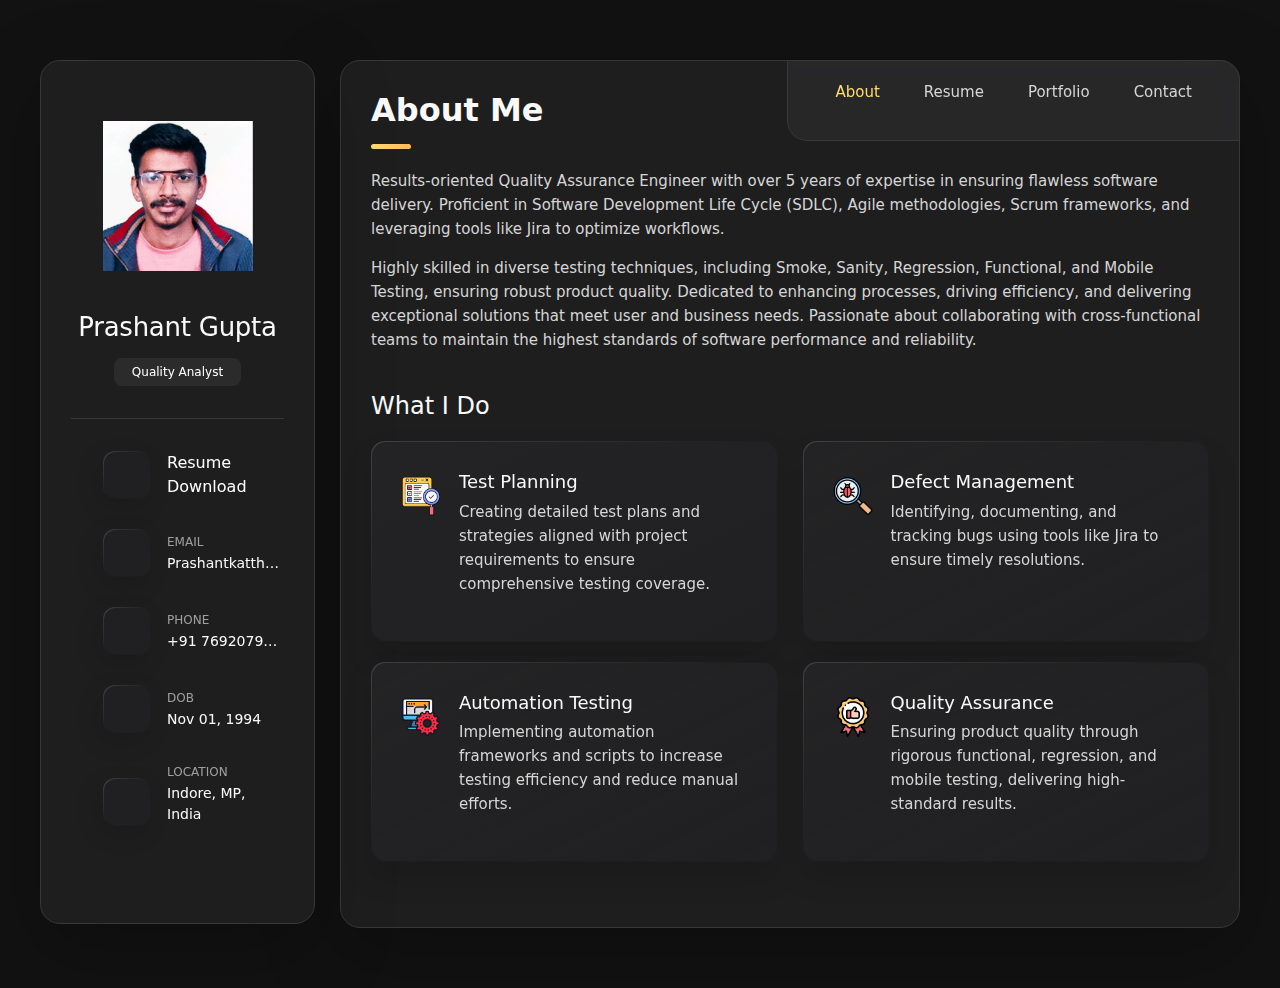
==== commit c2823202: "Update code" ====
--- a/index.html
+++ b/index.html
@@ -266,7 +266,7 @@
 
           <h3 class="h3 service-title">What I Do</h3>
 
-          <ul class="service-list">
+          <ul class="service-list ul">
 
             <li class="service-item">
 
@@ -819,18 +819,6 @@
                 <button data-select-item>All</button>
               </li>
 
-              <li class="select-item">
-                <button data-select-item>Manual Testing</button>
-              </li>
-
-              <li class="select-item">
-                <button data-select-item>Automation Testing</button>
-              </li>
-
-              <!-- <li class="select-item">
-                <button data-select-item>Web development</button>
-              </li> -->
-
             </ul>
 
           </div>
@@ -847,7 +835,7 @@
                   <img src="./assets/images/Company/QA-1.png" alt="Fantasy Card" loading="lazy">
                 </figure>
                 <h3 class="project-title">Fantasy Card</h3>
-                <p class="project-category">Web development</p>
+                <p class="project-category">Manual Testing</p>
               </a>
             </li>
 
@@ -1274,4 +1262,4 @@
 
 </body>
 
-</html>
+</html>--- a/assets/css/style.css
+++ b/assets/css/style.css
@@ -131,6 +131,10 @@
 
 img, ion-icon, a, button, time, span { display: block; }
 
+.ul{
+  padding-left: 0rem;
+}
+
 button {
   font: inherit;
   background: none;
